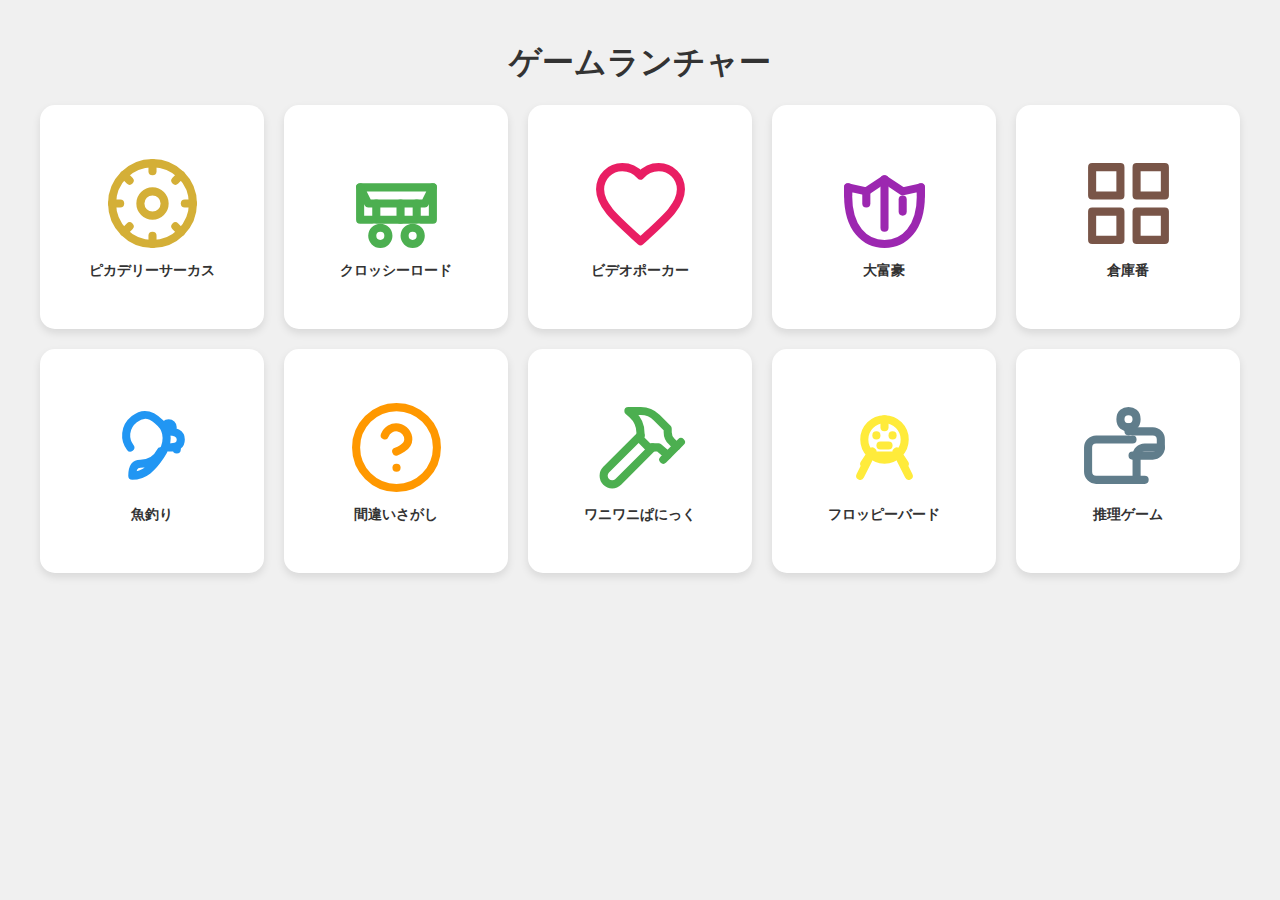
==== game/index.html @ b38ec3d1 "add file" ====
<!DOCTYPE html>
<html lang="ja">
<head>
    <meta charset="UTF-8">
    <meta name="viewport" content="width=device-width, initial-scale=1.0">
    <title>ゲームランチャー</title>
    <style>
        body {
            font-family: 'Arial', sans-serif;
            background-color: #f0f0f0;
            margin: 0;
            padding: 10px;
        }
        
        h1 {
            text-align: center;
            color: #333;
            margin-bottom: 20px;
            font-size: clamp(1.5rem, 5vw, 2rem);
        }
        
        .game-grid {
            display: grid;
            grid-template-columns: repeat(2, 1fr);
            gap: 10px;
            max-width: 1200px;
            margin: 0 auto;
        }
        
        .game-tile {
            background-color: white;
            border-radius: 15px;
            padding: 10px;
            box-shadow: 0 4px 8px rgba(0,0,0,0.1);
            text-align: center;
            transition: transform 0.3s, box-shadow 0.3s;
            cursor: pointer;
            display: flex;
            flex-direction: column;
            justify-content: center;
            align-items: center;
            text-decoration: none;
            aspect-ratio: 1/1;
        }
        
        .game-tile:hover {
            transform: translateY(-5px);
            box-shadow: 0 6px 12px rgba(0,0,0,0.15);
        }
        
        .game-icon {
            width: 50%;
            height: 50%;
            margin-bottom: 10px;
            display: flex;
            justify-content: center;
            align-items: center;
        }
        
        .game-title {
            font-weight: bold;
            color: #333;
            font-size: 12px;
        }
        
        /* カスタムアイコンスタイル */
        .roulette-icon {
            color: #D4AF37;
        }
        
        .crossy-icon {
            color: #4CAF50;
        }
        
        .poker-icon {
            color: #E91E63;
        }
        
        .daihugou-icon {
            color: #9C27B0;
        }
        
        .soukoban-icon {
            color: #795548;
        }
        
        .butlle-icon {
            color: #2196F3;
        }
        
        .matigaisagashi-icon {
            color: #FF9800;
        }
        
        .waniwani-icon {
            color: #4CAF50;
        }
        
        .fuloopy_birds-icon {
            color: #FFEB3B;
        }
        
        .suiri-icon {
            color: #607D8B;
        }

        /* レスポンシブデザイン */
        @media (min-width: 600px) {
            .game-grid {
                grid-template-columns: repeat(3, 1fr);
                gap: 15px;
            }
            
            body {
                padding: 15px;
            }
            
            .game-tile {
                padding: 15px;
            }
            
            .game-title {
                font-size: 14px;
            }
        }
        
        @media (min-width: 900px) {
            .game-grid {
                grid-template-columns: repeat(4, 1fr);
                gap: 20px;
            }
            
            body {
                padding: 20px;
            }
        }
        
        @media (min-width: 1200px) {
            .game-grid {
                grid-template-columns: repeat(5, 1fr);
            }
        }
    </style>
</head>
<body>
    <h1>ゲームランチャー</h1>
    
    <div class="game-grid">
        <!-- ゲーム1: ピカデリーサーカス風ゲーム (ルーレット) -->
        <a href="roulette.html" class="game-tile">
            <div class="game-icon roulette-icon">
                <svg xmlns="http://www.w3.org/2000/svg" width="100%" height="100%" viewBox="0 0 24 24" fill="none" stroke="currentColor" stroke-width="2" stroke-linecap="round" stroke-linejoin="round">
                    <circle cx="12" cy="12" r="10"></circle>
                    <circle cx="12" cy="12" r="3"></circle>
                    <line x1="12" y1="2" x2="12" y2="4"></line>
                    <line x1="12" y1="20" x2="12" y2="22"></line>
                    <line x1="2" y1="12" x2="4" y2="12"></line>
                    <line x1="20" y1="12" x2="22" y2="12"></line>
                    <line x1="4.93" y1="4.93" x2="6.34" y2="6.34"></line>
                    <line x1="17.66" y1="17.66" x2="19.07" y2="19.07"></line>
                    <line x1="4.93" y1="19.07" x2="6.34" y2="17.66"></line>
                    <line x1="17.66" y1="6.34" x2="19.07" y2="4.93"></line>
                </svg>
            </div>
            <div class="game-title">ピカデリーサーカス</div>
        </a>
        
        <!-- ゲーム2: クロッシーロード風ゲーム (電車) -->
        <a href="crossy.html" class="game-tile">
            <div class="game-icon crossy-icon">
                <svg xmlns="http://www.w3.org/2000/svg" width="100%" height="100%" viewBox="0 0 24 24" fill="none" stroke="currentColor" stroke-width="2" stroke-linecap="round" stroke-linejoin="round">
                    <path d="M3 8h18l-2 4H5L3 8z"></path>
                    <path d="M17 12v4H7v-4"></path>
                    <path d="M13 12v4"></path>
                    <path d="M3 8v8h3"></path>
                    <path d="M21 8v8h-3"></path>
                    <circle cx="8" cy="20" r="2"></circle>
                    <circle cx="16" cy="20" r="2"></circle>
                </svg>
            </div>
            <div class="game-title">クロッシーロード</div>
        </a>
        
        <!-- ゲーム3: ビデオポーカー (ハート) -->
        <a href="poker.html" class="game-tile">
            <div class="game-icon poker-icon">
                <svg xmlns="http://www.w3.org/2000/svg" width="100%" height="100%" viewBox="0 0 24 24" fill="none" stroke="currentColor" stroke-width="2" stroke-linecap="round" stroke-linejoin="round">
                    <path d="M12 21.35l-1.45-1.32C5.4 15.36 2 12.28 2 8.5 2 5.42 4.42 3 7.5 3c1.74 0 3.41.81 4.5 2.09C13.09 3.81 14.76 3 16.5 3 19.58 3 22 5.42 22 8.5c0 3.78-3.4 6.86-8.55 11.54L12 21.35z"></path>
                </svg>
            </div>
            <div class="game-title">ビデオポーカー</div>
        </a>
        
        <!-- ゲーム4: 大富豪 (王冠) - 修正済み -->
        <a href="daihugou.html" class="game-tile">
            <div class="game-icon daihugou-icon">
                <svg xmlns="http://www.w3.org/2000/svg" width="100%" height="100%" viewBox="0 0 24 24" fill="none" stroke="currentColor" stroke-width="2" stroke-linecap="round" stroke-linejoin="round">
                    <path d="M3 8l4.5 1L12 6l4.5 3L21 8v2c0 8-4 12-9 12s-9-4-9-12V8z"></path>
                    <path d="M12 6v12"></path>
                    <path d="M3 8v2"></path>
                    <path d="M21 8v2"></path>
                    <path d="M7.5 9v3"></path>
                    <path d="M16.5 11v3"></path>
                </svg>
            </div>
            <div class="game-title">大富豪</div>
        </a>
        
        <!-- ゲーム5: 倉庫番 -->
        <a href="soukoban.html" class="game-tile">
            <div class="game-icon soukoban-icon">
                <svg xmlns="http://www.w3.org/2000/svg" width="100%" height="100%" viewBox="0 0 24 24" fill="none" stroke="currentColor" stroke-width="2" stroke-linecap="round" stroke-linejoin="round">
                    <rect x="3" y="3" width="7" height="7"></rect>
                    <rect x="14" y="3" width="7" height="7"></rect>
                    <rect x="14" y="14" width="7" height="7"></rect>
                    <rect x="3" y="14" width="7" height="7"></rect>
                </svg>
            </div>
            <div class="game-title">倉庫番</div>
        </a>
        
        <!-- ゲーム6: 魚釣り (魚) - 修正済み -->
        <a href="butlle.html" class="game-tile">
            <div class="game-icon butlle-icon">
                <svg xmlns="http://www.w3.org/2000/svg" width="100%" height="100%" viewBox="0 0 24 24" fill="none" stroke="currentColor" stroke-width="2" stroke-linecap="round" stroke-linejoin="round">
                    <path d="M6.5 12C5 10 5 7 7.5 5S12 4 14 6s2 5 0 8-4 5-7 5c0-1 0-3 2-3s4-1 5-3"></path>
                    <path d="M16 8c1.5 0 3 .5 3 2s-1 2-3 2"></path>
                    <circle cx="16" cy="7" r="1"></circle>
                    <path d="M18 12v.5"></path>
                </svg>
            </div>
            <div class="game-title">魚釣り</div>
        </a>
        
        <!-- ゲーム7: 間違いさがし (クエスション) -->
        <a href="matigaisagashi.html" class="game-tile">
            <div class="game-icon matigaisagashi-icon">
                <svg xmlns="http://www.w3.org/2000/svg" width="100%" height="100%" viewBox="0 0 24 24" fill="none" stroke="currentColor" stroke-width="2" stroke-linecap="round" stroke-linejoin="round">
                    <circle cx="12" cy="12" r="10"></circle>
                    <path d="M9.09 9a3 3 0 0 1 5.83 1c0 2-3 3-3 3"></path>
                    <line x1="12" y1="17" x2="12.01" y2="17"></line>
                </svg>
            </div>
            <div class="game-title">間違いさがし</div>
        </a>
        
        <!-- ゲーム8: ワニワニぱにっく (ハンマー) -->
        <a href="waniwani.html" class="game-tile">
            <div class="game-icon waniwani-icon">
                <svg xmlns="http://www.w3.org/2000/svg" width="100%" height="100%" viewBox="0 0 24 24" fill="none" stroke="currentColor" stroke-width="2" stroke-linecap="round" stroke-linejoin="round">
                    <path d="M15 12l-8.5 8.5c-.83.83-2.17.83-3 0 0 0 0 0 0 0a2.12 2.12 0 0 1 0-3L12 9"></path>
                    <path d="M17.64 15L22 10.64"></path>
                    <path d="M20.91 11.7l-1.25-1.25c-.6-.6-.93-1.4-.93-2.25v-.86L16.01 4.6a5.56 5.56 0 0 0-3.94-1.64H9l.92.82A6.18 6.18 0 0 1 12 8.4v1.56l2 2h2.47l2.26 1.91"></path>
                </svg>
            </div>
            <div class="game-title">ワニワニぱにっく</div>
        </a>
        
        <!-- ゲーム9: フロッピーバード (ひよこ) - 修正済み -->
        <a href="fuloopy_birds.html" class="game-tile">
            <div class="game-icon fuloopy_birds-icon">
                <svg xmlns="http://www.w3.org/2000/svg" width="100%" height="100%" viewBox="0 0 24 24" fill="none" stroke="currentColor" stroke-width="2" stroke-linecap="round" stroke-linejoin="round">
                    <circle cx="12" cy="10" r="5"></circle>
                    <path d="M8 15l-2 4"></path>
                    <path d="M16 15l2 4"></path>
                    <path d="M9 13l-2 3"></path>
                    <path d="M15 13l2 3"></path>
                    <path d="M10 9h-.01"></path>
                    <path d="M14 9h-.01"></path>
                    <path d="M11 11.5h2"></path>
                    <path d="M10 14c1.333 0 2.667 0 4 0"></path>
                    <path d="M12 7V5"></path>
                </svg>
            </div>
            <div class="game-title">フロッピーバード</div>
        </a>
        
        <!-- ゲーム10: 推理ゲーム (パイプ) - 修正済み -->
        <a href="suiri.html" class="game-tile">
            <div class="game-icon suiri-icon">
                <svg xmlns="http://www.w3.org/2000/svg" width="100%" height="100%" viewBox="0 0 24 24" fill="none" stroke="currentColor" stroke-width="2" stroke-linecap="round" stroke-linejoin="round">
                    <path d="M14 5c0 1.5-1 2-2 2s-2-.5-2-2 1-2 2-2 2 .5 2 2z"></path>
                    <path d="M12 7v1"></path>
                    <path d="M13 8h5a2 2 0 0 1 2 2v2a2 2 0 0 1-2 2h-5"></path>
                    <path d="M20 12h-4a2 2 0 0 0-2 2v6"></path>
                    <path d="M16 20H4a2 2 0 0 1-2-2v-6a2 2 0 0 1 2-2h9"></path>
                </svg>
            </div>
            <div class="game-title">推理ゲーム</div>
        </a>
    </div>
</body>
</html>
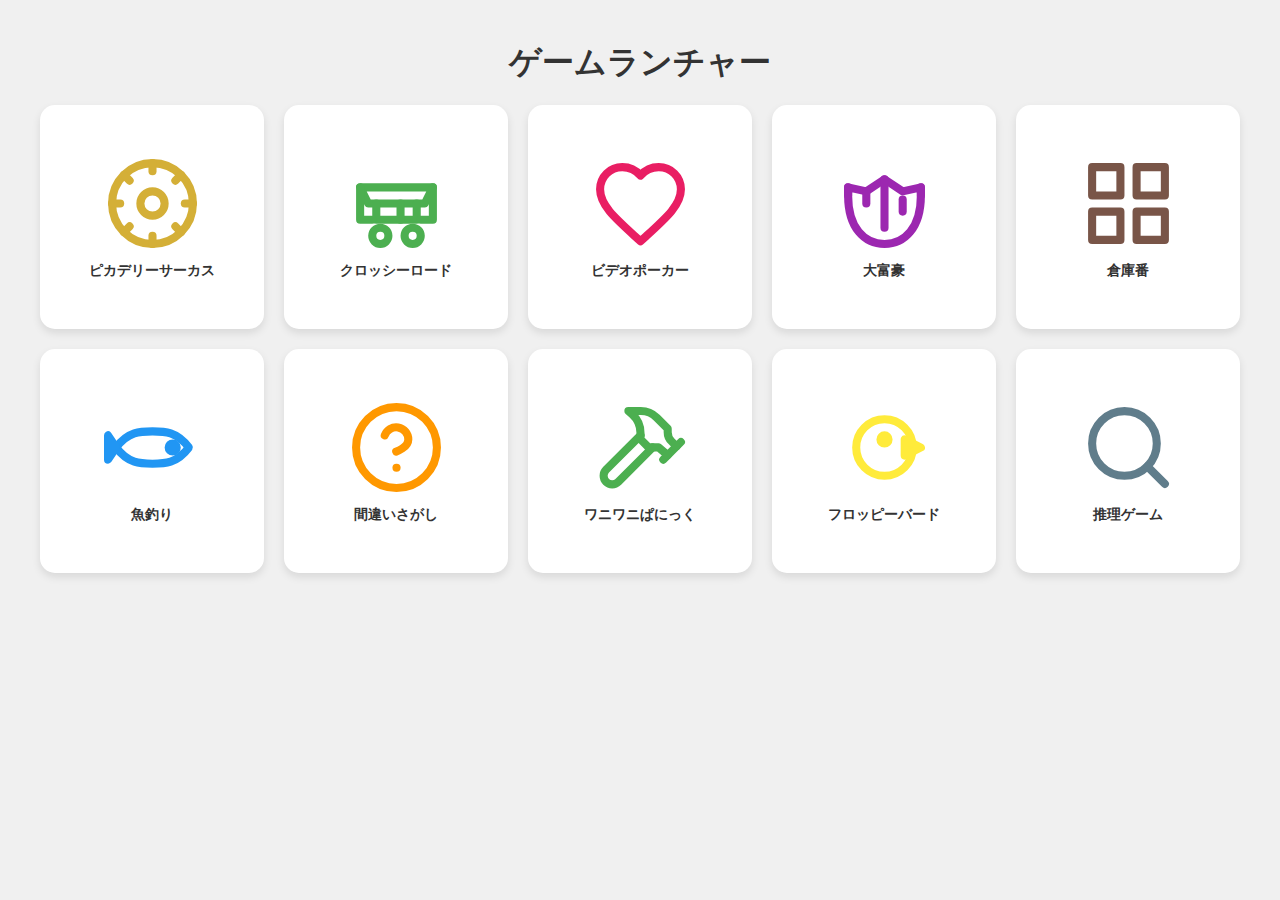
==== commit bc262a25: "update bug fix" ====
--- a/game/index.html
+++ b/game/index.html
@@ -219,14 +219,13 @@
             <div class="game-title">倉庫番</div>
         </a>
         
-        <!-- ゲーム6: 魚釣り (魚) - 修正済み -->
         <a href="butlle.html" class="game-tile">
             <div class="game-icon butlle-icon">
                 <svg xmlns="http://www.w3.org/2000/svg" width="100%" height="100%" viewBox="0 0 24 24" fill="none" stroke="currentColor" stroke-width="2" stroke-linecap="round" stroke-linejoin="round">
-                    <path d="M6.5 12C5 10 5 7 7.5 5S12 4 14 6s2 5 0 8-4 5-7 5c0-1 0-3 2-3s4-1 5-3"></path>
-                    <path d="M16 8c1.5 0 3 .5 3 2s-1 2-3 2"></path>
-                    <circle cx="16" cy="7" r="1"></circle>
-                    <path d="M18 12v.5"></path>
+                    <!-- 尾びれを追加した魚のアイコン -->
+                    <path d="M3 12c3-4 6-4 9-4s6 0 9 4c-3 4-6 4-9 4s-6 0-9-4z"></path>
+                    <path d="M3 12L1 9v6l2-3z"></path> <!-- 追加した尾びれ部分 -->
+                    <circle cx="17" cy="12" r="1"></circle>
                 </svg>
             </div>
             <div class="game-title">魚釣り</div>
@@ -256,34 +255,25 @@
             <div class="game-title">ワニワニぱにっく</div>
         </a>
         
-        <!-- ゲーム9: フロッピーバード (ひよこ) - 修正済み -->
         <a href="fuloopy_birds.html" class="game-tile">
             <div class="game-icon fuloopy_birds-icon">
                 <svg xmlns="http://www.w3.org/2000/svg" width="100%" height="100%" viewBox="0 0 24 24" fill="none" stroke="currentColor" stroke-width="2" stroke-linecap="round" stroke-linejoin="round">
-                    <circle cx="12" cy="10" r="5"></circle>
-                    <path d="M8 15l-2 4"></path>
-                    <path d="M16 15l2 4"></path>
-                    <path d="M9 13l-2 3"></path>
-                    <path d="M15 13l2 3"></path>
-                    <path d="M10 9h-.01"></path>
-                    <path d="M14 9h-.01"></path>
-                    <path d="M11 11.5h2"></path>
-                    <path d="M10 14c1.333 0 2.667 0 4 0"></path>
-                    <path d="M12 7V5"></path>
+                    <!-- 丸い顔 -->
+                    <circle cx="12" cy="12" r="7"></circle>
+                    <!-- 目 -->
+                    <circle cx="12" cy="10" r="1" fill="currentColor"></circle>
+                    <!-- くちばし(三角形) - 位置を修正 -->
+                    <polygon points="21,12 17,10 17,14" fill="currentColor"></polygon>
                 </svg>
             </div>
             <div class="game-title">フロッピーバード</div>
         </a>
-        
         <!-- ゲーム10: 推理ゲーム (パイプ) - 修正済み -->
         <a href="suiri.html" class="game-tile">
             <div class="game-icon suiri-icon">
                 <svg xmlns="http://www.w3.org/2000/svg" width="100%" height="100%" viewBox="0 0 24 24" fill="none" stroke="currentColor" stroke-width="2" stroke-linecap="round" stroke-linejoin="round">
-                    <path d="M14 5c0 1.5-1 2-2 2s-2-.5-2-2 1-2 2-2 2 .5 2 2z"></path>
-                    <path d="M12 7v1"></path>
-                    <path d="M13 8h5a2 2 0 0 1 2 2v2a2 2 0 0 1-2 2h-5"></path>
-                    <path d="M20 12h-4a2 2 0 0 0-2 2v6"></path>
-                    <path d="M16 20H4a2 2 0 0 1-2-2v-6a2 2 0 0 1 2-2h9"></path>
+                    <circle cx="11" cy="11" r="8"></circle>
+                    <line x1="21" y1="21" x2="16.65" y2="16.65"></line>
                 </svg>
             </div>
             <div class="game-title">推理ゲーム</div>
